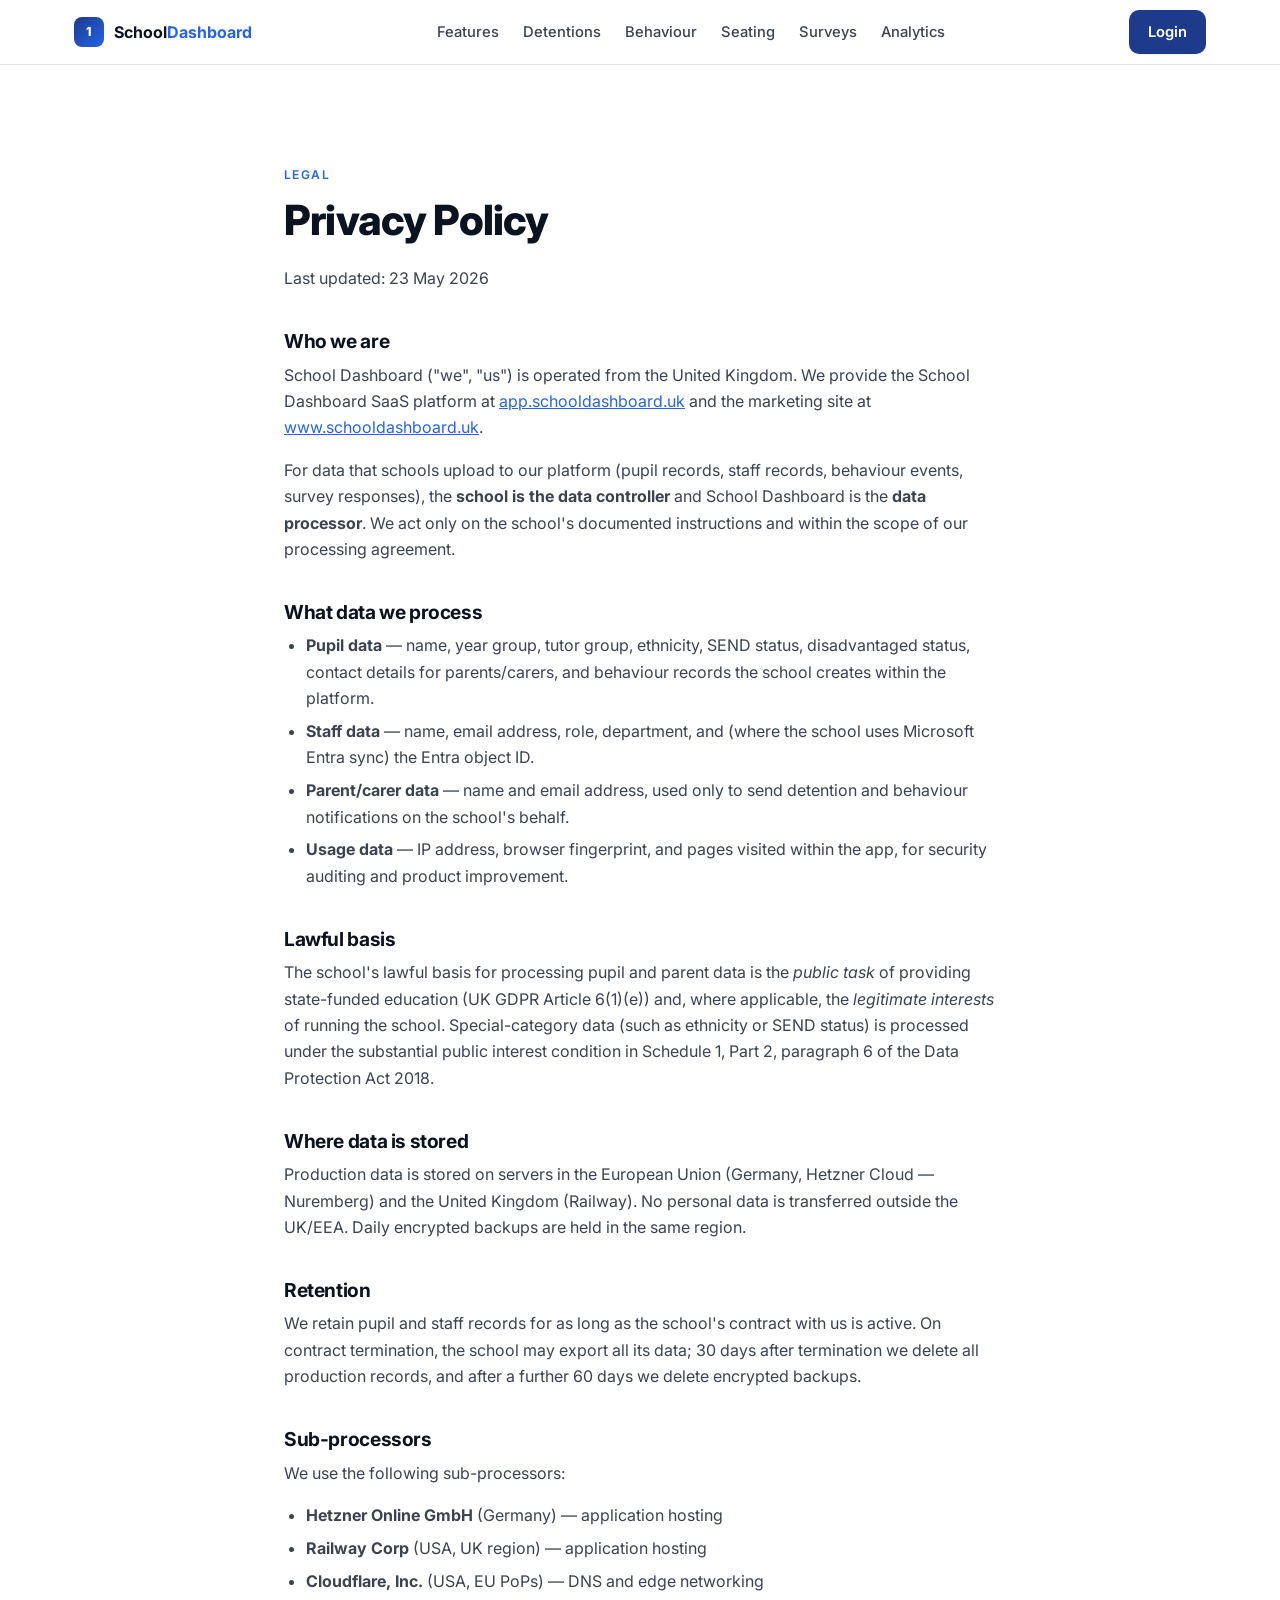
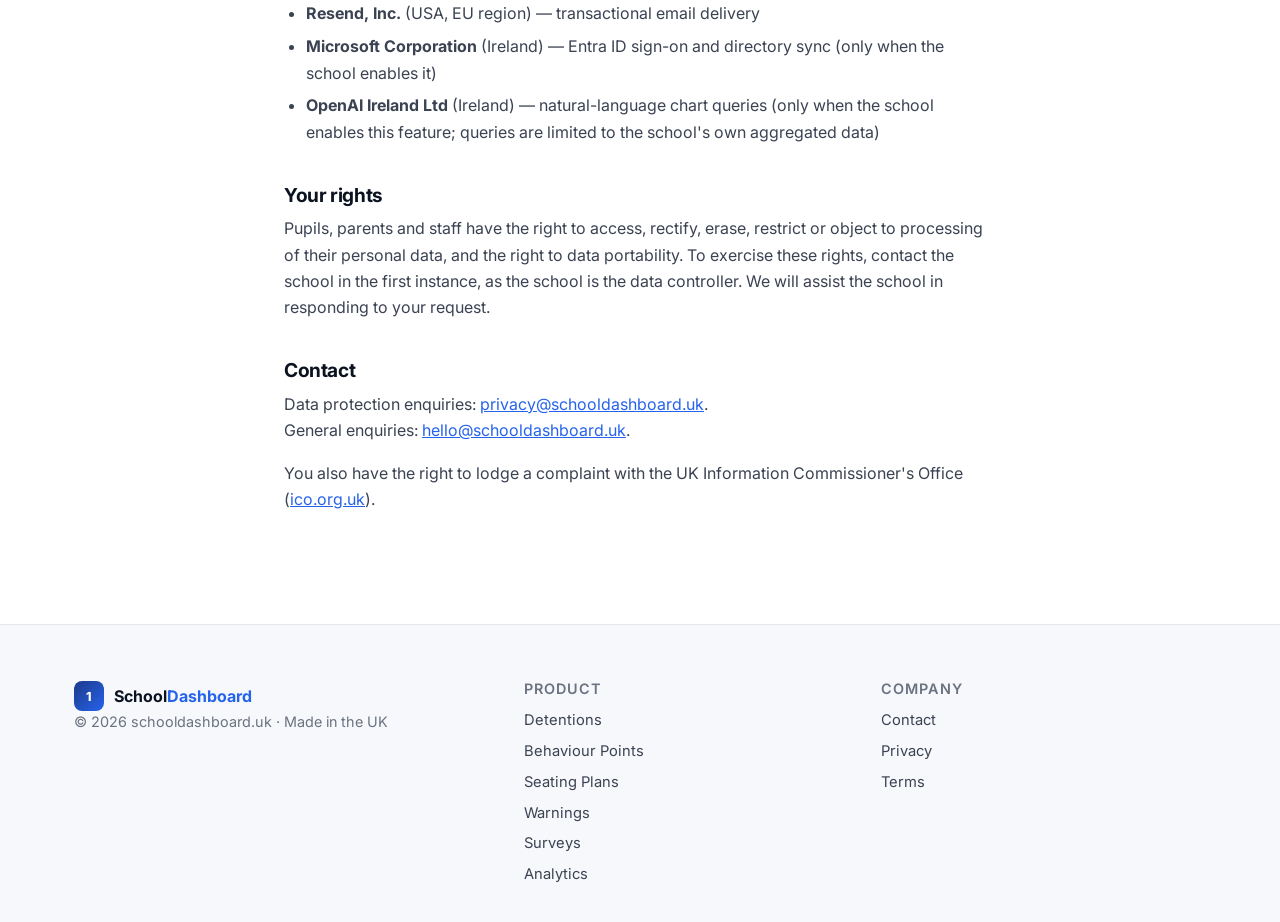
==== privacy.html @ e8e58555 "Add default privacy + terms pages UK GDPR-shaped privacy policy (school = controller, we = processor" ====
<!doctype html>
<html lang="en">
<head>
  <meta charset="utf-8">
  <meta name="viewport" content="width=device-width, initial-scale=1">
  <title>Privacy Policy — School Dashboard</title>
  <meta name="description" content="How School Dashboard handles personal data — pupils, staff, parents — under UK GDPR and the Data Protection Act 2018.">
  <link rel="preconnect" href="https://fonts.googleapis.com">
  <link rel="preconnect" href="https://fonts.gstatic.com" crossorigin>
  <link href="https://fonts.googleapis.com/css2?family=Inter:wght@400;500;600;700;800&display=swap" rel="stylesheet">
  <link rel="stylesheet" href="styles.css">
</head>
<body>

<header class="site-header">
  <div class="container nav">
    <a href="/" class="brand">
      <span class="brand-mark">1</span>
      <span class="brand-name">School<span>Dashboard</span></span>
    </a>
    <nav class="primary-nav">
      <a href="/#features">Features</a>
      <a href="/#detentions">Detentions</a>
      <a href="/#behaviour">Behaviour</a>
      <a href="/#seating">Seating</a>
      <a href="/#surveys">Surveys</a>
      <a href="/#analytics">Analytics</a>
    </nav>
    <a href="https://app.schooldashboard.uk/" class="btn btn-primary">Login</a>
  </div>
</header>

<main class="section">
  <div class="container legal">
    <header class="section-head" style="text-align:left;margin-bottom:32px">
      <span class="eyebrow">Legal</span>
      <h1>Privacy Policy</h1>
      <p class="muted">Last updated: 23 May 2026</p>
    </header>

    <h2>Who we are</h2>
    <p>
      School Dashboard ("we", "us") is operated from the United Kingdom. We
      provide the School Dashboard SaaS platform at
      <a href="https://app.schooldashboard.uk/">app.schooldashboard.uk</a> and
      the marketing site at <a href="https://www.schooldashboard.uk/">www.schooldashboard.uk</a>.
    </p>
    <p>
      For data that schools upload to our platform (pupil records, staff
      records, behaviour events, survey responses), the <strong>school is the
      data controller</strong> and School Dashboard is the <strong>data
      processor</strong>. We act only on the school's documented instructions
      and within the scope of our processing agreement.
    </p>

    <h2>What data we process</h2>
    <ul>
      <li><strong>Pupil data</strong> — name, year group, tutor group, ethnicity, SEND status, disadvantaged status, contact details for parents/carers, and behaviour records the school creates within the platform.</li>
      <li><strong>Staff data</strong> — name, email address, role, department, and (where the school uses Microsoft Entra sync) the Entra object ID.</li>
      <li><strong>Parent/carer data</strong> — name and email address, used only to send detention and behaviour notifications on the school's behalf.</li>
      <li><strong>Usage data</strong> — IP address, browser fingerprint, and pages visited within the app, for security auditing and product improvement.</li>
    </ul>

    <h2>Lawful basis</h2>
    <p>
      The school's lawful basis for processing pupil and parent data is the
      <em>public task</em> of providing state-funded education (UK GDPR
      Article 6(1)(e)) and, where applicable, the <em>legitimate interests</em>
      of running the school. Special-category data (such as ethnicity or SEND
      status) is processed under the substantial public interest condition in
      Schedule 1, Part 2, paragraph 6 of the Data Protection Act 2018.
    </p>

    <h2>Where data is stored</h2>
    <p>
      Production data is stored on servers in the European Union (Germany,
      Hetzner Cloud — Nuremberg) and the United Kingdom (Railway). No personal
      data is transferred outside the UK/EEA. Daily encrypted backups are
      held in the same region.
    </p>

    <h2>Retention</h2>
    <p>
      We retain pupil and staff records for as long as the school's contract
      with us is active. On contract termination, the school may export all
      its data; 30 days after termination we delete all production records,
      and after a further 60 days we delete encrypted backups.
    </p>

    <h2>Sub-processors</h2>
    <p>We use the following sub-processors:</p>
    <ul>
      <li><strong>Hetzner Online GmbH</strong> (Germany) — application hosting</li>
      <li><strong>Railway Corp</strong> (USA, UK region) — application hosting</li>
      <li><strong>Cloudflare, Inc.</strong> (USA, EU PoPs) — DNS and edge networking</li>
      <li><strong>Resend, Inc.</strong> (USA, EU region) — transactional email delivery</li>
      <li><strong>Microsoft Corporation</strong> (Ireland) — Entra ID sign-on and directory sync (only when the school enables it)</li>
      <li><strong>OpenAI Ireland Ltd</strong> (Ireland) — natural-language chart queries (only when the school enables this feature; queries are limited to the school's own aggregated data)</li>
    </ul>

    <h2>Your rights</h2>
    <p>
      Pupils, parents and staff have the right to access, rectify, erase,
      restrict or object to processing of their personal data, and the right
      to data portability. To exercise these rights, contact the school in the
      first instance, as the school is the data controller. We will assist the
      school in responding to your request.
    </p>

    <h2>Contact</h2>
    <p>
      Data protection enquiries: <a href="mailto:privacy@schooldashboard.uk">privacy@schooldashboard.uk</a>.<br>
      General enquiries: <a href="mailto:hello@schooldashboard.uk">hello@schooldashboard.uk</a>.
    </p>
    <p>
      You also have the right to lodge a complaint with the UK Information
      Commissioner's Office (<a href="https://ico.org.uk/">ico.org.uk</a>).
    </p>
  </div>
</main>

<footer class="site-footer">
  <div class="container footer-grid">
    <div>
      <div class="brand">
        <span class="brand-mark">1</span>
        <span class="brand-name">School<span>Dashboard</span></span>
      </div>
      <p class="muted">© 2026 schooldashboard.uk · Made in the UK</p>
    </div>
    <div class="footer-cols">
      <div>
        <h4>Product</h4>
        <a href="/#detentions">Detentions</a>
        <a href="/#behaviour">Behaviour Points</a>
        <a href="/#seating">Seating Plans</a>
        <a href="/#warnings">Warnings</a>
        <a href="/#surveys">Surveys</a>
        <a href="/#analytics">Analytics</a>
      </div>
      <div>
        <h4>Company</h4>
        <a href="mailto:hello@schooldashboard.uk">Contact</a>
        <a href="/privacy.html">Privacy</a>
        <a href="/terms.html">Terms</a>
      </div>
    </div>
  </div>
</footer>

</body>
</html>
---- styles.css ----
:root {
  --bg: #ffffff;
  --bg-alt: #f6f8fb;
  --ink: #0b1220;
  --ink-2: #3b4252;
  --muted: #6b7280;
  --line: #e5e7eb;
  --brand: #1e3a8a;
  --brand-2: #2563eb;
  --accent: #14b8a6;
  --radius: 14px;
  --shadow-sm: 0 1px 2px rgba(15,23,42,0.05);
  --shadow-md: 0 10px 30px -10px rgba(15,23,42,0.18);
  --shadow-lg: 0 20px 60px -20px rgba(15,23,42,0.25);
}

* { box-sizing: border-box; }

html, body {
  margin: 0;
  padding: 0;
  font-family: 'Inter', -apple-system, BlinkMacSystemFont, sans-serif;
  color: var(--ink);
  background: var(--bg);
  line-height: 1.55;
  -webkit-font-smoothing: antialiased;
  text-rendering: optimizeLegibility;
}

img { max-width: 100%; display: block; }
a { color: var(--brand-2); text-decoration: none; }
a:hover { color: var(--brand); }

h1, h2, h3, h4 {
  font-family: inherit;
  line-height: 1.15;
  letter-spacing: -0.02em;
  color: var(--ink);
  margin: 0 0 0.5em;
}

h1 { font-size: clamp(2.2rem, 4.5vw, 3.4rem); font-weight: 800; }
h2 { font-size: clamp(1.7rem, 3.2vw, 2.4rem); font-weight: 700; }
h3 { font-size: 1.15rem; font-weight: 600; }
h4 { font-size: 0.9rem; font-weight: 600; text-transform: uppercase; letter-spacing: 0.08em; color: var(--muted); }

p { margin: 0 0 1em; color: var(--ink-2); }

.container {
  width: 100%;
  max-width: 1180px;
  margin: 0 auto;
  padding: 0 24px;
}

.muted { color: var(--muted); font-size: 0.9rem; }

.eyebrow {
  display: inline-block;
  font-size: 0.75rem;
  font-weight: 600;
  letter-spacing: 0.12em;
  text-transform: uppercase;
  color: var(--brand-2);
  margin-bottom: 0.75rem;
}

/* Header */
.site-header {
  position: sticky;
  top: 0;
  z-index: 50;
  background: rgba(255,255,255,0.85);
  backdrop-filter: saturate(180%) blur(12px);
  border-bottom: 1px solid var(--line);
}
.nav {
  display: flex;
  align-items: center;
  justify-content: space-between;
  height: 64px;
}
.brand {
  display: inline-flex;
  align-items: center;
  gap: 10px;
  color: var(--ink);
  font-weight: 700;
}
.brand-mark {
  display: inline-grid;
  place-items: center;
  width: 30px; height: 30px;
  border-radius: 8px;
  background: linear-gradient(135deg, var(--brand) 0%, var(--brand-2) 100%);
  color: #fff;
  font-size: 0.78rem;
  font-weight: 800;
  letter-spacing: 0.02em;
}
.brand-name { font-size: 1rem; }
.brand-name span { color: var(--brand-2); }

.primary-nav {
  display: flex;
  gap: 24px;
}
.primary-nav a {
  color: var(--ink-2);
  font-size: 0.92rem;
  font-weight: 500;
}
.primary-nav a:hover { color: var(--ink); }

.nav-actions {
  display: inline-flex;
  align-items: center;
  gap: 14px;
}
.nav-login {
  font-size: 0.92rem;
  font-weight: 600;
  color: var(--ink-2);
  padding: 8px 4px;
}
.nav-login:hover { color: var(--brand); }

/* Buttons */
.btn {
  display: inline-flex;
  align-items: center;
  justify-content: center;
  gap: 8px;
  padding: 10px 18px;
  border-radius: 10px;
  font-weight: 600;
  font-size: 0.92rem;
  border: 1px solid transparent;
  transition: transform 0.08s ease, box-shadow 0.2s ease, background 0.2s ease;
  cursor: pointer;
  white-space: nowrap;
}
.btn-lg { padding: 14px 24px; font-size: 1rem; }
.btn-primary {
  background: var(--brand);
  color: #fff;
  box-shadow: var(--shadow-sm);
}
.btn-primary:hover {
  background: var(--brand-2);
  color: #fff;
  transform: translateY(-1px);
  box-shadow: var(--shadow-md);
}
.btn-ghost {
  background: transparent;
  color: var(--ink);
  border-color: var(--line);
}
.btn-ghost:hover { background: var(--bg-alt); color: var(--ink); }

/* Hero */
.hero {
  position: relative;
  padding: 80px 0 60px;
  background:
    radial-gradient(800px 400px at 90% -10%, rgba(37,99,235,0.10), transparent 60%),
    radial-gradient(700px 350px at -10% 10%, rgba(20,184,166,0.08), transparent 60%);
}
.hero-grid {
  display: grid;
  grid-template-columns: 1.05fr 1fr;
  gap: 56px;
  align-items: center;
}
.hero-copy h1 { margin-bottom: 0.5em; }
.lede {
  font-size: 1.1rem;
  color: var(--ink-2);
  max-width: 56ch;
}
.hero-cta {
  display: flex;
  gap: 12px;
  margin: 28px 0 22px;
}
.hero-trust {
  list-style: none;
  padding: 0;
  margin: 0;
  display: flex;
  flex-wrap: wrap;
  gap: 16px 22px;
  color: var(--muted);
  font-size: 0.88rem;
}
.hero-trust li {
  position: relative;
  padding-left: 18px;
}
.hero-trust li::before {
  content: "✓";
  position: absolute;
  left: 0;
  color: var(--accent);
  font-weight: 700;
}
.hero-shot img {
  border-radius: var(--radius);
  border: 1px solid var(--line);
  box-shadow: var(--shadow-lg);
}

/* Strip */
.strip {
  border-block: 1px solid var(--line);
  background: var(--bg-alt);
  padding: 22px 0;
}
.strip-grid {
  display: grid;
  grid-template-columns: repeat(4, 1fr);
  gap: 24px;
  text-align: center;
}
.strip-grid > div {
  display: flex;
  flex-direction: column;
  align-items: center;
  gap: 2px;
}
.strip-grid strong {
  font-size: 1.15rem;
  color: var(--ink);
  font-weight: 700;
}
.strip-grid span { color: var(--muted); font-size: 0.85rem; }

/* Sections */
.section { padding: 96px 0; }
.section-alt { background: var(--bg-alt); }
.section-head {
  text-align: center;
  max-width: 720px;
  margin: 0 auto 56px;
}
.section-head p { color: var(--muted); font-size: 1.05rem; }

/* Feature grid */
.feature-grid {
  display: grid;
  grid-template-columns: repeat(3, 1fr);
  gap: 20px;
}
.feature-card {
  display: block;
  padding: 28px;
  background: #fff;
  border: 1px solid var(--line);
  border-radius: var(--radius);
  color: var(--ink);
  transition: transform 0.12s ease, box-shadow 0.2s ease, border-color 0.2s ease;
}
.feature-card:hover {
  transform: translateY(-3px);
  box-shadow: var(--shadow-md);
  border-color: rgba(37,99,235,0.3);
  color: var(--ink);
}
.feature-icon {
  width: 42px; height: 42px;
  border-radius: 10px;
  display: grid;
  place-items: center;
  background: linear-gradient(135deg, rgba(30,58,138,0.10), rgba(20,184,166,0.10));
  color: var(--brand);
  font-size: 1.15rem;
  margin-bottom: 16px;
}
.feature-card h3 { margin-bottom: 6px; }
.feature-card p { color: var(--muted); font-size: 0.95rem; margin: 0; }

/* Split sections */
.split {
  display: grid;
  grid-template-columns: 1fr 1.1fr;
  gap: 64px;
  align-items: center;
}
.split.reverse { grid-template-columns: 1.1fr 1fr; }
.split.reverse .split-copy { order: 2; }
.split.reverse .split-shot { order: 1; }

.split-copy h2 { margin-bottom: 0.4em; }
.split-copy p { color: var(--ink-2); font-size: 1.02rem; }
.check-list {
  list-style: none;
  padding: 0;
  margin: 18px 0 0;
}
.check-list li {
  position: relative;
  padding: 6px 0 6px 26px;
  color: var(--ink-2);
}
.check-list li::before {
  content: "";
  position: absolute;
  left: 0; top: 13px;
  width: 14px; height: 14px;
  background: var(--accent);
  border-radius: 50%;
  box-shadow: 0 0 0 4px rgba(20,184,166,0.15);
}
.split-shot img {
  border-radius: var(--radius);
  border: 1px solid var(--line);
  box-shadow: var(--shadow-md);
  background: #fff;
}
.split-shot figcaption,
.duo-shot figcaption {
  color: var(--muted);
  font-size: 0.85rem;
  margin-top: 10px;
  text-align: center;
}

/* Duo */
.duo {
  display: grid;
  grid-template-columns: 1fr 1fr;
  gap: 32px;
  margin-bottom: 40px;
}
.duo-shot img {
  border-radius: var(--radius);
  border: 1px solid var(--line);
  box-shadow: var(--shadow-md);
  background: #fff;
}
.duo-copy {
  display: grid;
  grid-template-columns: 1fr 1fr;
  gap: 32px;
}
.duo-copy p { color: var(--ink-2); margin: 0; }

/* KV grid */
.kv-grid {
  display: grid;
  grid-template-columns: repeat(3, 1fr);
  gap: 22px;
}
.kv {
  padding: 24px;
  background: #fff;
  border: 1px solid var(--line);
  border-radius: var(--radius);
}
.kv h3 { color: var(--ink); }
.kv p { margin: 0; color: var(--ink-2); font-size: 0.95rem; }

/* CTA */
.cta {
  background:
    radial-gradient(800px 300px at 50% 110%, rgba(20,184,166,0.18), transparent 60%),
    linear-gradient(135deg, #0b1220 0%, #1e3a8a 100%);
  color: #fff;
  padding: 100px 0;
  text-align: center;
}
.cta-inner { max-width: 720px; margin: 0 auto; }
.cta h2 { color: #fff; font-size: clamp(2rem, 4vw, 3rem); }
.cta p { color: rgba(255,255,255,0.78); font-size: 1.1rem; margin-bottom: 32px; }
.cta .btn-primary {
  background: #fff;
  color: var(--brand);
}
.cta .btn-primary:hover { background: #f0f4ff; color: var(--brand); }

/* Footer */
.site-footer {
  padding: 56px 0 32px;
  border-top: 1px solid var(--line);
  background: var(--bg-alt);
}
.footer-grid {
  display: grid;
  grid-template-columns: 1.2fr 2fr;
  gap: 40px;
}
.footer-cols {
  display: grid;
  grid-template-columns: repeat(2, 1fr);
  gap: 32px;
}
.footer-cols a {
  display: block;
  padding: 4px 0;
  color: var(--ink-2);
  font-size: 0.92rem;
}
.footer-cols a:hover { color: var(--brand); }

/* Responsive */
@media (max-width: 960px) {
  .hero { padding: 56px 0 40px; }
  .hero-grid { grid-template-columns: 1fr; gap: 36px; }
  .strip-grid { grid-template-columns: repeat(2, 1fr); gap: 18px; }
  .feature-grid { grid-template-columns: repeat(2, 1fr); }
  .split, .split.reverse {
    grid-template-columns: 1fr;
    gap: 32px;
  }
  .split.reverse .split-copy,
  .split.reverse .split-shot { order: initial; }
  .duo { grid-template-columns: 1fr; }
  .duo-copy { grid-template-columns: 1fr; }
  .kv-grid { grid-template-columns: 1fr; }
  .footer-grid { grid-template-columns: 1fr; }
  .primary-nav { display: none; }
  .section { padding: 64px 0; }
}

@media (max-width: 560px) {
  .feature-grid { grid-template-columns: 1fr; }
  .strip-grid { grid-template-columns: 1fr; }
  .hero-cta { flex-direction: column; align-items: stretch; }
  .hero-cta .btn { width: 100%; }
}

/* Smooth scroll for anchors */
html { scroll-behavior: smooth; }

/* Legal pages (privacy, terms) */
.legal { max-width: 760px; }
.legal h1 { font-size: clamp(1.8rem, 3.4vw, 2.6rem); }
.legal h2 {
  font-size: 1.2rem;
  font-weight: 700;
  margin-top: 2em;
  margin-bottom: 0.5em;
  color: var(--ink);
}
.legal p, .legal li {
  font-size: 1rem;
  color: var(--ink-2);
  line-height: 1.65;
}
.legal ul { padding-left: 1.4em; margin: 0 0 1em; }
.legal li { margin-bottom: 0.4em; }
.legal a { color: var(--brand-2); text-decoration: underline; }
.legal a:hover { color: var(--brand); }
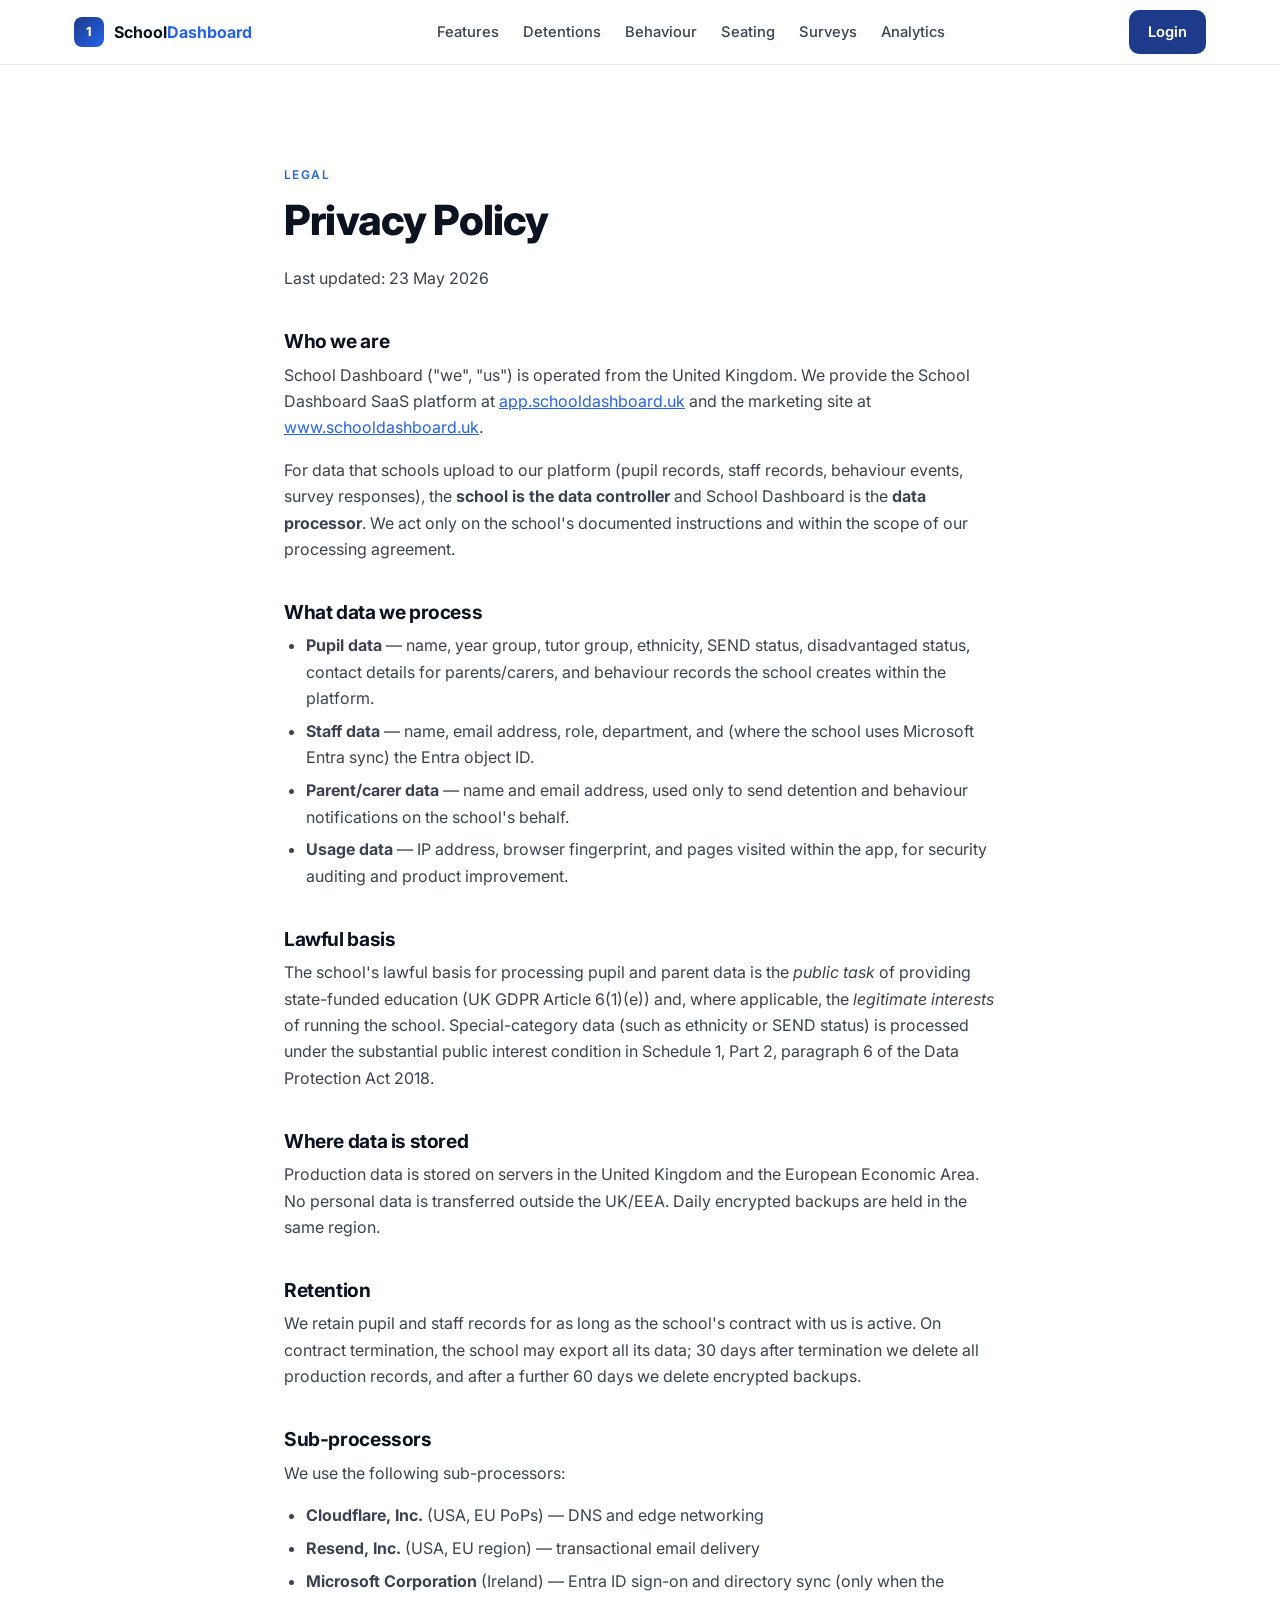
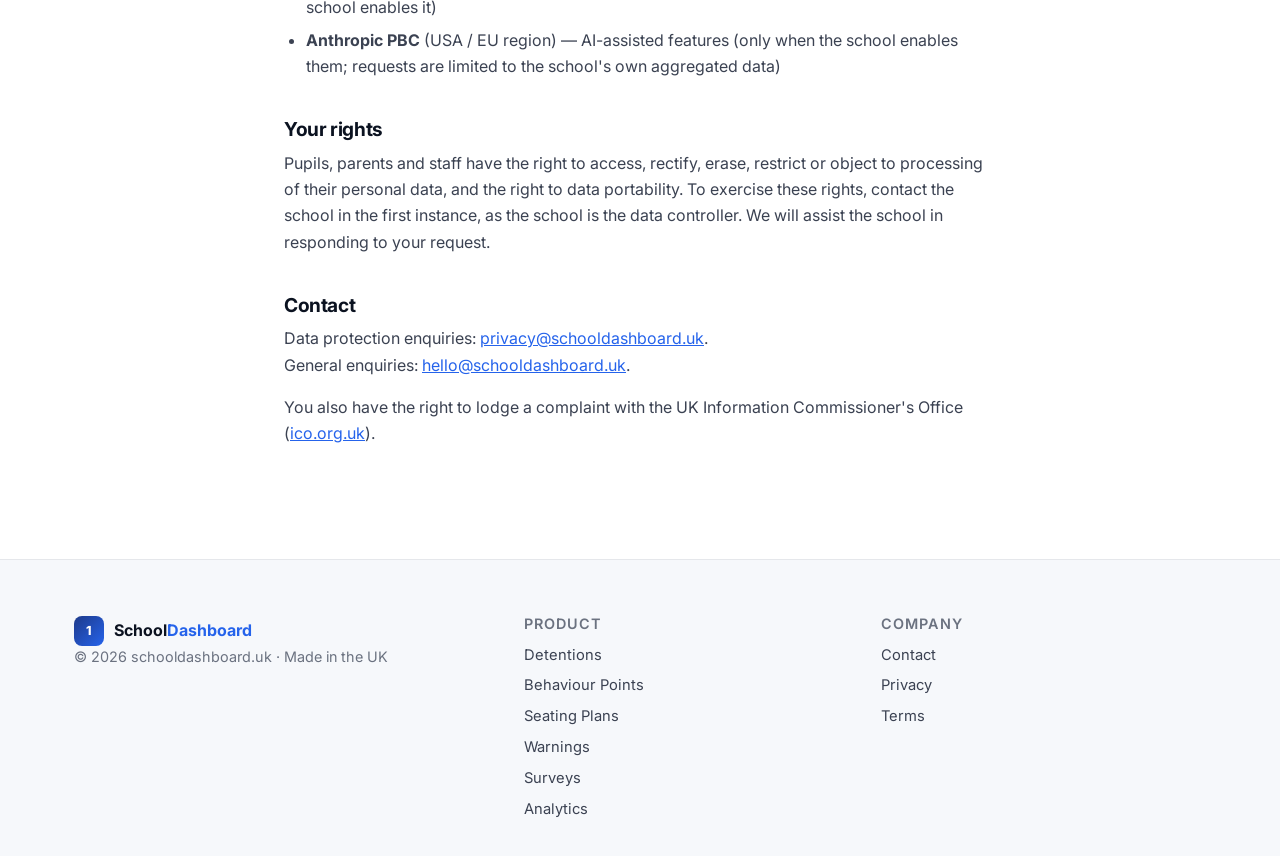
==== commit 9ba23f3a: "Privacy: drop named hosting providers; swap OpenAI for Anthropic Co-Authored-By: Claude Opus 4.7 <no" ====
--- a/privacy.html
+++ b/privacy.html
@@ -73,10 +73,9 @@
 
     <h2>Where data is stored</h2>
     <p>
-      Production data is stored on servers in the European Union (Germany,
-      Hetzner Cloud — Nuremberg) and the United Kingdom (Railway). No personal
-      data is transferred outside the UK/EEA. Daily encrypted backups are
-      held in the same region.
+      Production data is stored on servers in the United Kingdom and the
+      European Economic Area. No personal data is transferred outside the
+      UK/EEA. Daily encrypted backups are held in the same region.
     </p>
 
     <h2>Retention</h2>
@@ -90,12 +89,10 @@
     <h2>Sub-processors</h2>
     <p>We use the following sub-processors:</p>
     <ul>
-      <li><strong>Hetzner Online GmbH</strong> (Germany) — application hosting</li>
-      <li><strong>Railway Corp</strong> (USA, UK region) — application hosting</li>
       <li><strong>Cloudflare, Inc.</strong> (USA, EU PoPs) — DNS and edge networking</li>
       <li><strong>Resend, Inc.</strong> (USA, EU region) — transactional email delivery</li>
       <li><strong>Microsoft Corporation</strong> (Ireland) — Entra ID sign-on and directory sync (only when the school enables it)</li>
-      <li><strong>OpenAI Ireland Ltd</strong> (Ireland) — natural-language chart queries (only when the school enables this feature; queries are limited to the school's own aggregated data)</li>
+      <li><strong>Anthropic PBC</strong> (USA / EU region) — AI-assisted features (only when the school enables them; requests are limited to the school's own aggregated data)</li>
     </ul>
 
     <h2>Your rights</h2>
